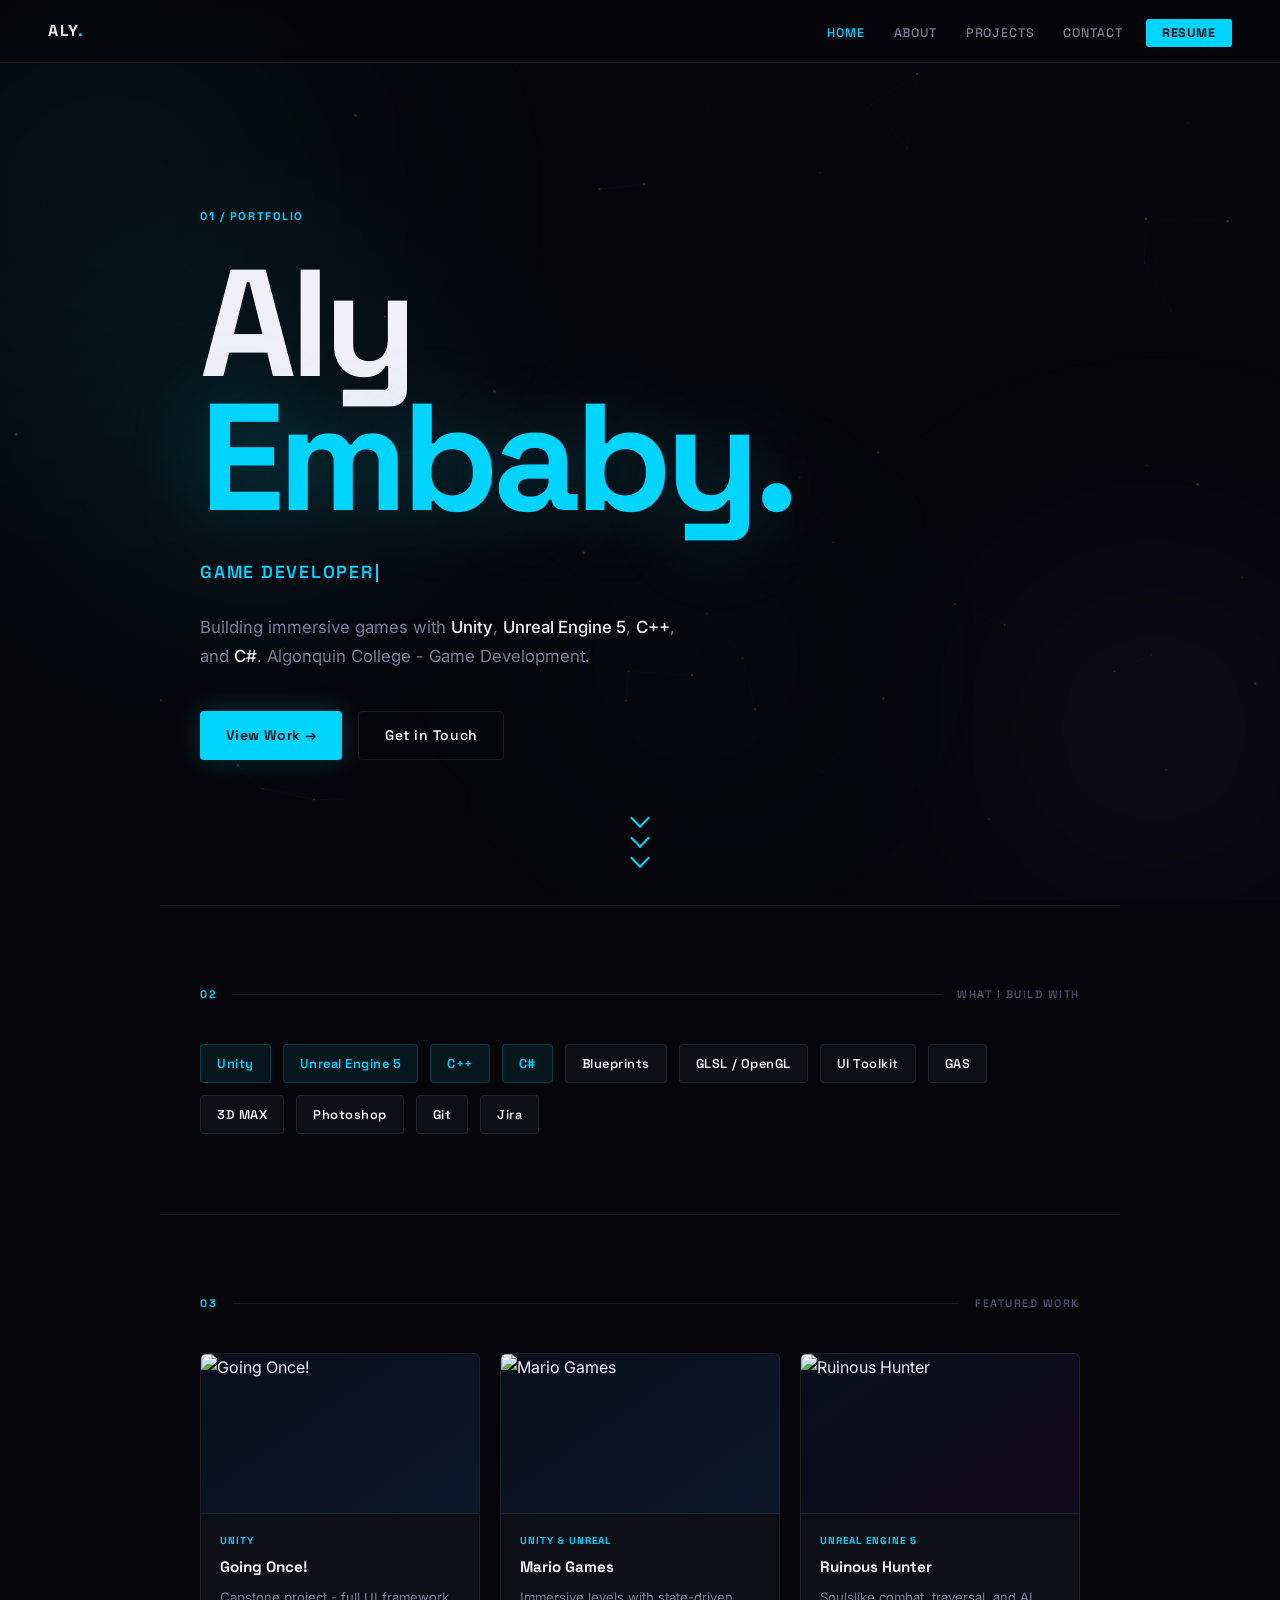
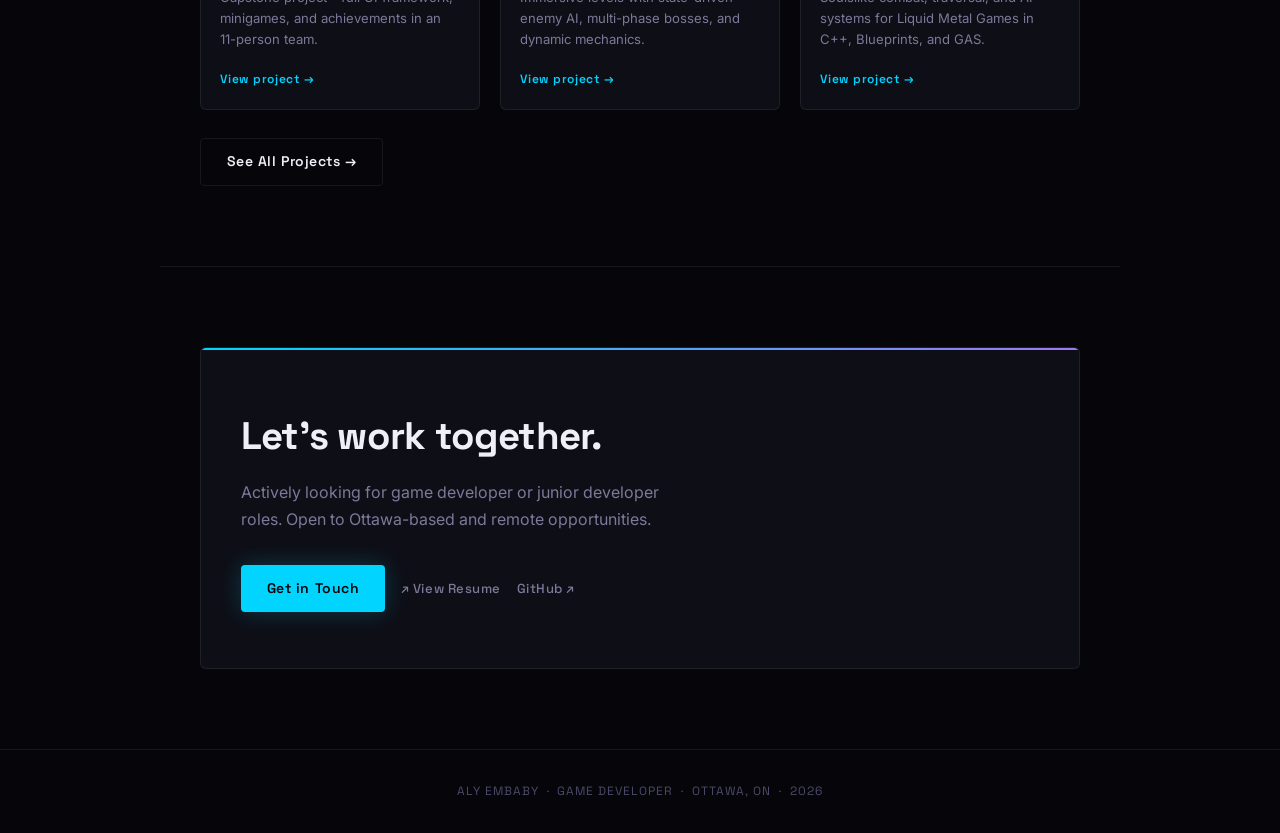
==== index.html @ 3971e851 "Added Drive mode" ====
<!DOCTYPE html>
<html lang="en">
<head>
  <meta charset="UTF-8" />
  <meta name="viewport" content="width=device-width, initial-scale=1.0" />
  <title>Aly Embaby  - Game Developer</title>
  <meta property="og:title" content="Aly Embaby - Game Developer Portfolio">
  <meta property="og:description" content="Building immersive games with Unity, Unreal Engine 5, C++, and C#.">
  <meta property="og:image" content="https://aly44.github.io/Preview.png">
  <meta property="og:type" content="website">
  <meta name="twitter:card" content="summary_large_image">
  <link rel="stylesheet" href="styles.css" />
  <style>
    /* ── CUSTOM CURSOR (pointer devices only) ── */
    @media (hover: hover) {
      * { cursor: none !important; }
    }
    #cursor {
      position: fixed; left: -100px; top: -100px;
      width: 22px; height: 22px;
      pointer-events: none; z-index: 9999;
      transform: translate(-50%, -50%);
      transition: transform 0.15s ease-out, opacity 0.3s;
      opacity: 0;
    }
    #cursor::before, #cursor::after {
      content: ''; position: absolute;
      background: rgba(0,212,255,0.8);
    }
    #cursor::before {
      width: 100%; height: 1px;
      top: 50%; left: 0; transform: translateY(-50%);
    }
    #cursor::after {
      width: 1px; height: 100%;
      left: 50%; top: 0; transform: translateX(-50%);
    }
    .cur-dot {
      position: absolute; width: 3px; height: 3px;
      background: var(--cyan); border-radius: 50%;
      top: 50%; left: 50%; transform: translate(-50%, -50%);
    }
    #cursor.hov {
      transform: translate(-50%, -50%) scale(1.6);
    }
    #cursor.hov::before, #cursor.hov::after {
      background: var(--cyan);
    }

    /* ── HERO ── */
    .hero {
      min-height: calc(100vh - 58px);
      display: flex; align-items: center;
      position: relative; overflow: hidden;
    }
    .hero::before {
      content: '';
      position: absolute; top: 5%; left: -10%;
      width: 60%; height: 80%;
      background: radial-gradient(ellipse, rgba(0,212,255,0.07) 0%, transparent 65%);
      pointer-events: none;
    }
    .hero-inner {
      position: relative; z-index: 1;
      max-width: 960px; margin: 0 auto;
      padding: 4rem 2.5rem; width: 100%;
      will-change: transform;
      transition: transform 0.12s ease-out;
    }
    .hero-overline {
      display: flex; align-items: center; gap: 1.5rem;
      margin-bottom: 2rem; flex-wrap: wrap;
    }
    .hero-num {
      font-family: var(--font-head);
      font-size: 0.7rem; font-weight: 700;
      letter-spacing: 0.14em; color: var(--cyan);
    }
    .hero-name {
      font-family: var(--font-head);
      font-size: clamp(4.5rem, 13vw, 9.5rem);
      font-weight: 700; line-height: 0.88;
      letter-spacing: -0.04em; margin-bottom: 2rem;
    }
    .hero-name span { display: block; }
    .hero-name .accent {
      color: var(--cyan);
      text-shadow: 0 0 80px rgba(0,212,255,0.22);
      position: relative;
    }

    /* ── GLITCH ── */
    .hero-name .accent.glitching {
      animation: glitch-base 0.38s steps(1) forwards;
    }
    .hero-name .accent.glitching::before,
    .hero-name .accent.glitching::after {
      content: attr(data-text);
      position: absolute; top: 0; left: 0;
      width: 100%; height: 100%;
      pointer-events: none;
    }
    .hero-name .accent.glitching::before {
      color: #ff2d78;
      animation: glitch-a 0.38s steps(2) forwards;
      clip-path: polygon(0 18%, 100% 18%, 100% 44%, 0 44%);
    }
    .hero-name .accent.glitching::after {
      color: var(--cyan); opacity: 0.8;
      animation: glitch-b 0.38s steps(2) forwards;
      clip-path: polygon(0 58%, 100% 58%, 100% 82%, 0 82%);
    }
    @keyframes glitch-base {
      0%  { transform: translateX(0); }
      25% { transform: translateX(-5px) skewX(-1deg); }
      75% { transform: translateX(4px); }
      100%{ transform: translateX(0); }
    }
    @keyframes glitch-a {
      0%  { transform: translateX(-10px); opacity: 0.9; }
      50% { transform: translateX(7px); }
      100%{ transform: translateX(-2px); opacity: 0; }
    }
    @keyframes glitch-b {
      0%  { transform: translateX(10px); opacity: 0.8; }
      50% { transform: translateX(-6px); }
      100%{ transform: translateX(2px); opacity: 0; }
    }

    .hero-desc {
      font-size: 1.05rem; color: var(--muted);
      max-width: 480px; margin-bottom: 2.5rem; line-height: 1.75;
    }
    .hero-desc strong { color: var(--text); font-weight: 500; }
    .hero-btns { display: flex; gap: 1rem; flex-wrap: wrap; }

    /* ── TYPING ROLE ── */
    .hero-role-wrap {
      font-family: var(--font-head);
      font-size: clamp(0.85rem, 2vw, 1.1rem);
      font-weight: 600; letter-spacing: 0.1em;
      text-transform: uppercase; color: var(--cyan);
      margin-bottom: 1.5rem; min-height: 1.8em;
      display: flex; align-items: center;
    }
    .role-cursor {
      display: inline-block; width: 2px; height: 1em;
      background: var(--cyan); margin-left: 2px;
      vertical-align: middle;
      animation: blink 1s step-end infinite;
    }
    @keyframes blink {
      0%,100% { opacity: 1; } 50% { opacity: 0; }
    }

    /* ── ENTRANCE ANIMATIONS ── */
    .hero-anim {
      opacity: 0;
      animation: fadeUp 0.9s cubic-bezier(0.16, 1, 0.3, 1) forwards;
    }
    @keyframes fadeUp {
      from { opacity: 0; transform: translateY(22px); }
      to   { opacity: 1; transform: translateY(0); }
    }

    /* ── PARTICLE CANVAS ── */
    #hero-bg {
      position: absolute; inset: 0;
      width: 100%; height: 100%;
      z-index: 0; pointer-events: none;
    }

    /* ── SECTION WRAPPER ── */
    .home-section {
      max-width: 960px; margin: 0 auto;
      padding: 5rem 2.5rem;
      border-top: 1px solid var(--border);
    }

    /* ── TECH STRIP ── */
    .tech-list {
      display: flex; flex-wrap: wrap; gap: 0.75rem;
      margin-top: 2rem;
    }
    .tech-pill {
      font-family: var(--font-head);
      font-size: 0.8rem; font-weight: 600;
      letter-spacing: 0.04em;
      color: var(--text); background: var(--surface);
      border: 1px solid var(--border);
      padding: 0.5rem 1rem; border-radius: 4px;
      transition: border-color 0.2s, color 0.2s;
    }
    .tech-pill:hover { border-color: var(--cyan); color: var(--cyan); }
    .tech-pill.primary {
      color: var(--cyan); background: var(--cyan-dim);
      border-color: rgba(0,212,255,0.2);
    }

    /* ── FEATURED PROJECTS ── */
    .featured-grid {
      display: grid;
      grid-template-columns: repeat(3, 1fr);
      gap: 1.25rem; margin-top: 2rem;
    }
    @media (max-width: 860px) { .featured-grid { grid-template-columns: 1fr 1fr; } }
    @media (max-width: 560px) { .featured-grid { grid-template-columns: 1fr; } }

    .feat-card {
      background: var(--surface);
      border: 1px solid var(--border);
      border-radius: 6px; overflow: hidden;
      display: flex; flex-direction: column;
      position: relative;
      transition: border-color 0.25s, box-shadow 0.25s, transform 0.45s cubic-bezier(0.16,1,0.3,1);
    }
    .feat-card:hover {
      border-color: rgba(0,212,255,0.35);
      box-shadow: 0 0 36px rgba(0,212,255,0.06);
      text-decoration: none;
    }
    .card-shine {
      position: absolute; inset: 0; border-radius: 6px;
      pointer-events: none; z-index: 3;
      opacity: 0; transition: opacity 0.3s;
      background: radial-gradient(circle at 50% 50%, rgba(255,255,255,0.06) 0%, transparent 60%);
    }
    .feat-img {
      width: 100%; height: 160px;
      display: flex; align-items: center; justify-content: center;
      border-bottom: 1px solid var(--border);
      position: relative; overflow: hidden;
    }
    .feat-img.unity   { background: linear-gradient(145deg, #090f1c 0%, #0c1828 100%); }
    .feat-img.cpp     { background: linear-gradient(145deg, #090f1c 0%, #091a0e 100%); }
    .feat-img.unreal  { background: linear-gradient(145deg, #090f1c 0%, #11091c 100%); }
    .feat-img .f-icon { font-size: 2.5rem; opacity: 0.15; }
    .feat-body { padding: 1.2rem; display: flex; flex-direction: column; gap: 0.5rem; flex: 1; }
    .feat-engine {
      font-family: var(--font-head);
      font-size: 0.62rem; font-weight: 700;
      letter-spacing: 0.1em; text-transform: uppercase; color: var(--cyan);
    }
    .feat-title {
      font-family: var(--font-head);
      font-size: 0.95rem; font-weight: 700;
      color: var(--text); line-height: 1.3;
    }
    .feat-desc { font-size: 0.82rem; color: var(--muted); line-height: 1.6; margin-top: 0.1rem; }
    .feat-link {
      font-family: var(--font-head);
      font-size: 0.75rem; font-weight: 600;
      letter-spacing: 0.06em; color: var(--cyan);
      margin-top: auto; padding-top: 0.75rem;
    }
    .view-all-row { margin-top: 1.75rem; display: flex; }

    /* ── CONTACT CTA ── */
    .cta-box {
      background: var(--surface);
      border: 1px solid var(--border);
      border-radius: 6px; padding: 3.5rem 2.5rem;
      position: relative; overflow: hidden;
    }
    .cta-box::before {
      content: '';
      position: absolute; top: 0; left: 0; right: 0; height: 2px;
      background: linear-gradient(90deg, var(--cyan), var(--purple));
    }
    .cta-box h2 {
      font-family: var(--font-head);
      font-size: clamp(1.6rem, 3.5vw, 2.4rem);
      font-weight: 700; letter-spacing: -0.02em; margin-bottom: 0.75rem;
    }
    .cta-box p {
      color: var(--muted); font-size: 1rem;
      max-width: 440px; line-height: 1.7; margin-bottom: 2rem;
    }
    .cta-links { display: flex; gap: 1rem; flex-wrap: wrap; align-items: center; }
    .cta-links .cta-alt {
      font-family: var(--font-head);
      font-size: 0.82rem; font-weight: 500;
      letter-spacing: 0.04em; color: var(--muted);
      transition: color 0.2s;
    }
    .cta-links .cta-alt:hover { color: var(--text); }

    /* ── SCROLL PROGRESS BAR ── */
    #scroll-progress {
      position: fixed; top: 0; left: 0;
      height: 2px; width: 0%;
      background: linear-gradient(90deg, var(--cyan), var(--purple));
      z-index: 9998;
      transition: width 0.1s linear;
      box-shadow: 0 0 8px rgba(0,212,255,0.5);
    }

    /* ── HERO DESC STRONG HOVER ── */
    .hero-desc strong {
      position: relative;
      transition: color 0.2s;
    }
    .hero-desc strong::after {
      content: '';
      position: absolute; left: 0; bottom: -1px;
      width: 100%; height: 1px;
      background: var(--cyan);
      transform: scaleX(0);
      transform-origin: left;
      transition: transform 0.25s cubic-bezier(0.16, 1, 0.3, 1);
      box-shadow: 0 0 6px rgba(0,212,255,0.4);
    }
    .hero-desc strong:hover { color: var(--cyan); }
    .hero-desc strong:hover::after { transform: scaleX(1); }

    /* ── FEAT CARD CORNER BRACKETS ── */
    .feat-card::before,
    .feat-card::after {
      content: '';
      position: absolute;
      width: 10px; height: 10px;
      opacity: 0; z-index: 4;
      transition: opacity 0.3s;
    }
    .feat-card::before {
      top: 6px; left: 6px;
      border-top: 1px solid var(--cyan);
      border-left: 1px solid var(--cyan);
    }
    .feat-card::after {
      bottom: 6px; right: 6px;
      border-bottom: 1px solid var(--cyan);
      border-right: 1px solid var(--cyan);
    }
    .feat-card:hover::before,
    .feat-card:hover::after { opacity: 1; }

    /* ── CTA GLOW PULSE ── */
    @keyframes cta-breathe {
      0%, 100% { box-shadow: 0 0 0px rgba(0,212,255,0); }
      50%       { box-shadow: 0 0 40px rgba(0,212,255,0.07); }
    }
    .cta-box { animation: cta-breathe 4s ease-in-out infinite; }

/* ── SCROLL INDICATOR ── */
    .scroll-ind {
      position: absolute; bottom: 2.5rem; left: 50%;
      transform: translateX(-50%);
      display: flex; flex-direction: column; align-items: center; gap: 6px;
      z-index: 2; pointer-events: none;
      transition: opacity 0.5s;
    }
    .scroll-ind.hide { opacity: 0; }
    .scroll-chevron {
      width: 14px; height: 14px;
      border-right: 2px solid var(--cyan);
      border-bottom: 2px solid var(--cyan);
      transform: rotate(45deg);
    }
    .scroll-chevron:nth-child(1) { animation: chev 1.6s ease-in-out infinite 0s; }
    .scroll-chevron:nth-child(2) { animation: chev 1.6s ease-in-out infinite 0.22s; }
    .scroll-chevron:nth-child(3) { animation: chev 1.6s ease-in-out infinite 0.44s; }
    @keyframes chev {
      0%   { opacity: 0.15; transform: rotate(45deg) translate(0, 0); }
      50%  { opacity: 1;    transform: rotate(45deg) translate(3px, 3px); }
      100% { opacity: 0.15; transform: rotate(45deg) translate(0, 0); }
    }

    @media (max-width: 640px) {
      .hero-inner { padding: 3rem 1.25rem; }
      .home-section { padding: 3.5rem 1.25rem; }
      .cta-box { padding: 2.5rem 1.5rem; }
    }
  </style>
</head>
<body>

  <div id="scroll-progress"></div>
  <div class="bg-glow" aria-hidden="true">
    <div class="bg-blob b1"></div>
    <div class="bg-blob b2"></div>
    <div class="bg-blob b3"></div>
  </div>

  <canvas id="page-bg"></canvas>

  <!-- Custom crosshair cursor -->
  <div id="cursor"><div class="cur-dot"></div></div>

  <nav>
    <a href="index.html" class="logo">Aly<span>.</span></a>
    <ul>
      <li><a href="index.html" class="active">Home</a></li>
      <li><a href="about.html">About</a></li>
      <li><a href="projects.html">Projects</a></li>
      <li><a href="contact.html">Contact</a></li>
      <li><a href="Aly_Embaby_Resume.pdf" target="_blank" rel="noopener" class="nav-resume">Resume</a></li>
    </ul>
  </nav>

  <!-- ── HERO ── -->
  <section class="hero">
    <canvas id="hero-bg"></canvas>
    <div class="hero-inner">
      <div class="hero-overline hero-anim" style="animation-delay:0.05s">
        <span class="hero-num">01 / PORTFOLIO</span>
      </div>
      <h1 class="hero-name hero-anim" style="animation-delay:0.2s">
        <span>Aly</span>
        <span class="accent" id="glitch-name" data-text="Embaby.">Embaby.</span>
      </h1>
      <div class="hero-role-wrap hero-anim" style="animation-delay:0.35s">
        <span id="typing-role"></span><span class="role-cursor"></span>
      </div>
      <p class="hero-desc hero-anim" style="animation-delay:0.5s">
        Building immersive games with <strong>Unity</strong>, <strong>Unreal Engine 5</strong>,
        <strong>C++</strong>, and <strong>C#</strong>. Algonquin College - Game Development.
      </p>
      <div class="hero-btns hero-anim" style="animation-delay:0.65s">
        <a href="projects.html" class="btn btn-cyan">View Work &rarr;</a>
        <a href="contact.html" class="btn btn-outline">Get in Touch</a>
      </div>
    </div>
    <div class="scroll-ind hero-anim" style="animation-delay:1s">
      <div class="scroll-chevron"></div>
      <div class="scroll-chevron"></div>
      <div class="scroll-chevron"></div>
    </div>
  </section>

  <!-- ── WHAT I BUILD WITH ── -->
  <div class="home-section reveal">
    <div class="sec-head">
      <span class="sec-num">02</span>
      <span class="sec-line"></span>
      <span class="sec-title">What I Build With</span>
    </div>
    <div class="tech-list">
      <span class="tech-pill primary">Unity</span>
      <span class="tech-pill primary">Unreal Engine 5</span>
      <span class="tech-pill primary">C++</span>
      <span class="tech-pill primary">C#</span>
      <span class="tech-pill">Blueprints</span>
      <span class="tech-pill">GLSL / OpenGL</span>
      <span class="tech-pill">UI Toolkit</span>
      <span class="tech-pill">GAS</span>
      <span class="tech-pill">3D MAX</span>
      <span class="tech-pill">Photoshop</span>
      <span class="tech-pill">Git</span>
      <span class="tech-pill">Jira</span>
    </div>
  </div>

  <!-- ── FEATURED WORK ── -->
  <div class="home-section reveal">
    <div class="sec-head">
      <span class="sec-num">03</span>
      <span class="sec-line"></span>
      <span class="sec-title">Featured Work</span>
    </div>
    <div class="featured-grid">

      <a href="projects.html#going-once" class="feat-card">
        <div class="card-shine"></div>
        <div class="feat-img unity" style="position:relative;"><img src="Going%20Once!/Screenshot_1.png" alt="Going Once!" style="position:absolute;inset:0;width:100%;height:100%;object-fit:cover;" /></div>
        <div class="feat-body">
          <span class="feat-engine">Unity</span>
          <div class="feat-title">Going Once!</div>
          <div class="feat-desc">Capstone project  - full UI framework, minigames, and achievements in an 11-person team.</div>
          <span class="feat-link">View project &rarr;</span>
        </div>
      </a>

      <a href="projects.html#mario-games" class="feat-card">
        <div class="card-shine"></div>
        <div class="feat-img unity" style="position:relative;"><img src="Mario/Screenshot_1.png" alt="Mario Games" style="position:absolute;inset:0;width:100%;height:100%;object-fit:cover;" /></div>
        <div class="feat-body">
          <span class="feat-engine">Unity &amp; Unreal</span>
          <div class="feat-title">Mario Games</div>
          <div class="feat-desc">Immersive levels with state-driven enemy AI, multi-phase bosses, and dynamic mechanics.</div>
          <span class="feat-link">View project &rarr;</span>
        </div>
      </a>

      <a href="projects.html#ruinous-hunter" class="feat-card">
        <div class="card-shine"></div>
        <div class="feat-img unreal" style="position:relative;"><img src="RuinousHunter/Ruinous%20Hunter.png" alt="Ruinous Hunter" style="position:absolute;inset:0;width:100%;height:100%;object-fit:cover;" /></div>
        <div class="feat-body">
          <span class="feat-engine">Unreal Engine 5</span>
          <div class="feat-title">Ruinous Hunter</div>
          <div class="feat-desc">Soulslike combat, traversal, and AI systems for Liquid Metal Games in C++, Blueprints, and GAS.</div>
          <span class="feat-link">View project &rarr;</span>
        </div>
      </a>

    </div>
    <div class="view-all-row">
      <a href="projects.html" class="btn btn-outline">See All Projects &rarr;</a>
    </div>
  </div>

  <!-- ── CONTACT CTA ── -->
  <div class="home-section reveal">
    <div class="cta-box">
      <h2>Let's work together.</h2>
      <p>
        Actively looking for game developer or junior developer roles.
        Open to Ottawa-based and remote opportunities.
      </p>
      <div class="cta-links">
        <a href="contact.html" class="btn btn-cyan">Get in Touch</a>
        <a href="Aly_Embaby_Resume.pdf" target="_blank" rel="noopener" class="cta-alt">&#8599; View Resume</a>
        <a href="https://github.com/aly44" target="_blank" class="cta-alt">GitHub &nearr;</a>
      </div>
    </div>
  </div>

  <footer>
    <p>Aly Embaby &nbsp;&middot;&nbsp; Game Developer &nbsp;&middot;&nbsp; Ottawa, ON &nbsp;&middot;&nbsp; 2026</p>
  </footer>

  <script>
    // ── CUSTOM CURSOR ──
    (function () {
      const cur = document.getElementById('cursor');
      if (!cur) return;
      let visible = false;

      document.addEventListener('mousemove', e => {
        cur.style.left = e.clientX + 'px';
        cur.style.top  = e.clientY  + 'px';
        if (!visible) { cur.style.opacity = '1'; visible = true; }
      });
      document.addEventListener('mouseleave', () => {
        cur.style.opacity = '0'; visible = false;
      });

      // Scale up on interactive elements
      document.querySelectorAll('a, button').forEach(el => {
        el.addEventListener('mouseenter', () => cur.classList.add('hov'));
        el.addEventListener('mouseleave', () => cur.classList.remove('hov'));
      });
    })();

    // ── PARTICLE BACKGROUND ──
    let ptsList = null;
    (function () {
      const canvas = document.getElementById('hero-bg');
      if (!canvas) return;
      const ctx = canvas.getContext('2d');
      const hero = canvas.parentElement;
      let W, H, pts = [];

      function resize() {
        W = canvas.width  = hero ? hero.offsetWidth  : window.innerWidth;
        H = canvas.height = hero ? hero.offsetHeight : window.innerHeight;
      }

      function makePt() {
        return {
          x: Math.random() * W, y: Math.random() * H,
          vx: (Math.random() - 0.5) * 0.2,
          vy: (Math.random() - 0.5) * 0.2,
          r:  Math.random() * 1.2 + 0.3
        };
      }

      function frame() {
        ctx.clearRect(0, 0, W, H);
        const n = pts.length;
        for (let i = 0; i < n; i++) {
          const a = pts[i];
          a.x += a.vx; a.y += a.vy;
          if (a.x < 0) a.x = W; if (a.x > W) a.x = 0;
          if (a.y < 0) a.y = H; if (a.y > H) a.y = 0;

          // Connecting lines
          for (let j = i + 1; j < n; j++) {
            const b = pts[j];
            const dx = a.x - b.x, dy = a.y - b.y;
            const d  = Math.sqrt(dx * dx + dy * dy);
            if (d < 130) {
              ctx.beginPath();
              ctx.moveTo(a.x, a.y); ctx.lineTo(b.x, b.y);
              ctx.strokeStyle = `rgba(0,212,255,${0.09 * (1 - d / 130)})`;
              ctx.lineWidth = 0.6; ctx.stroke();
            }
          }

          // Dot
          ctx.beginPath();
          ctx.arc(a.x, a.y, a.r, 0, Math.PI * 2);
          ctx.fillStyle = 'rgba(0,212,255,0.22)';
          ctx.fill();
        }
        requestAnimationFrame(frame);
      }

      window.addEventListener('resize', resize);
      resize();
      pts = Array.from({ length: 55 }, makePt);
      ptsList = pts;
      frame();
    })();

    // ── TYPEWRITER ROLE ──
    (function () {
      const el = document.getElementById('typing-role');
      if (!el) return;
      const roles = ['Game Developer', 'Gameplay Programmer', 'Systems Programmer'];
      let ri = 0, ci = 0, deleting = false;

      function tick() {
        const word = roles[ri];
        if (deleting) {
          ci--;
          el.textContent = word.slice(0, ci);
          if (ci === 0) { deleting = false; ri = (ri + 1) % roles.length; setTimeout(tick, 380); return; }
          setTimeout(tick, 38);
        } else {
          ci++;
          el.textContent = word.slice(0, ci);
          if (ci === word.length) { deleting = true; setTimeout(tick, 2200); return; }
          setTimeout(tick, 75);
        }
      }
      setTimeout(tick, 950);
    })();

    // ── MOUSE PARALLAX ──
    (function () {
      const hero  = document.querySelector('.hero');
      const inner = document.querySelector('.hero-inner');
      if (!hero || !inner) return;
      hero.addEventListener('mousemove', e => {
        const r  = hero.getBoundingClientRect();
        const dx = (e.clientX - (r.left + r.width  / 2)) / r.width;
        const dy = (e.clientY - (r.top  + r.height / 2)) / r.height;
        inner.style.transform = `translate(${dx * 14}px, ${dy * 8}px)`;
      });
      hero.addEventListener('mouseleave', () => { inner.style.transform = ''; });
    })();

    // ── GLITCH EFFECT ──
    (function () {
      const el = document.getElementById('glitch-name');
      if (!el) return;
      function doGlitch() {
        el.classList.add('glitching');
        setTimeout(() => el.classList.remove('glitching'), 420);
        setTimeout(doGlitch, 4000 + Math.random() * 7000);
      }
      setTimeout(doGlitch, 3500);
    })();

    // ── CARD TILT ──
    (function () {
      document.querySelectorAll('.feat-card').forEach(card => {
        const shine = card.querySelector('.card-shine');
        card.addEventListener('mousemove', e => {
          const r = card.getBoundingClientRect();
          const x = (e.clientX - r.left) / r.width  - 0.5;
          const y = (e.clientY - r.top)  / r.height - 0.5;
          card.style.transition = 'border-color 0.25s, box-shadow 0.25s, transform 0.08s ease-out';
          card.style.transform  = `perspective(700px) rotateY(${x * 10}deg) rotateX(${-y * 7}deg) scale3d(1.02,1.02,1.02)`;
          if (shine) {
            shine.style.opacity = '1';
            shine.style.background = `radial-gradient(circle at ${(x+0.5)*100}% ${(y+0.5)*100}%, rgba(255,255,255,0.07) 0%, transparent 60%)`;
          }
        });
        card.addEventListener('mouseleave', () => {
          card.style.transition = 'border-color 0.25s, box-shadow 0.25s, transform 0.5s cubic-bezier(0.16,1,0.3,1)';
          card.style.transform  = '';
          if (shine) shine.style.opacity = '0';
        });
      });
    })();

    // ── SCROLL REVEAL ──
    (function () {
      const io = new IntersectionObserver((entries) => {
        entries.forEach(e => {
          if (e.isIntersecting) { e.target.classList.add('revealed'); io.unobserve(e.target); }
        });
      }, { threshold: 0.1 });
      document.querySelectorAll('.reveal').forEach(el => io.observe(el));
    })();

    // ── SCROLL PROGRESS BAR ──
    (function () {
      const bar = document.getElementById('scroll-progress');
      if (!bar) return;
      window.addEventListener('scroll', () => {
        const max = document.documentElement.scrollHeight - window.innerHeight;
        bar.style.width = (window.scrollY / max * 100) + '%';
      }, { passive: true });
    })();

    // ── SCROLL INDICATOR ──
    (function () {
      const ind = document.querySelector('.scroll-ind');
      if (!ind) return;
      // Remove hero-anim after it completes so animation fill doesn't block opacity changes
      setTimeout(() => ind.classList.remove('hero-anim'), 2000);
      window.addEventListener('scroll', () => {
        ind.classList.toggle('hide', window.scrollY > 80);
      }, { passive: true });
    })();

  </script>
  <script src="bg.js"></script>
  <script src="secret.js"></script>

</body>
</html>
---- styles.css ----
/* ─────────────────────────────────────────
   Aly Embaby Portfolio — Cinematic Dark
   Fonts: Space Grotesk (headings) + Inter (body)
───────────────────────────────────────── */

@import url('https://fonts.googleapis.com/css2?family=Space+Grotesk:wght@400;500;600;700&family=Inter:wght@400;500;600&display=swap');

*, *::before, *::after { box-sizing: border-box; margin: 0; padding: 0; }

:root {
  --bg:          #06060a;
  --surface:     #0e0e16;
  --surface2:    #141420;
  --border:      rgba(255,255,255,0.07);
  --border-h:    rgba(0,212,255,0.35);
  --text:        #f0eff8;
  --muted:       #7a7a9a;
  --muted2:      #4a4a6a;
  --cyan:        #00d4ff;
  --cyan-dim:    rgba(0,212,255,0.08);
  --cyan-glow:   rgba(0,212,255,0.2);
  --purple:      #9d78f5;
  --purple-dim:  rgba(157,120,245,0.08);
  --green:       #00e87a;
  --green-dim:   rgba(0,232,122,0.08);
  --font-head:   'Space Grotesk', system-ui, sans-serif;
  --font-body:   'Inter', system-ui, sans-serif;
}

/* ── PAGE TRANSITION ── */
@keyframes page-in {
  from { opacity: 0; }
  to   { opacity: 1; }
}

/* ── CUSTOM SCROLLBAR ── */
::-webkit-scrollbar {
  width: 10px;
  background: var(--bg);
}
::-webkit-scrollbar-thumb {
  background: var(--muted2);
  border-radius: 5px;
  border: 2px solid var(--bg);
}
::-webkit-scrollbar-thumb:hover {
  background: var(--cyan);
}

html {
  scroll-behavior: smooth;
  background: var(--bg); /* background lives here so blobs at z-index:-1 show through */
}

/* ── AMBIENT BACKGROUND BLOBS ── */
.bg-glow {
  position: fixed; inset: 0;
  z-index: -1; pointer-events: none;
  overflow: hidden;
}
.bg-blob {
  position: absolute; border-radius: 50%;
  filter: blur(110px);
}
.bg-blob.b1 {
  width: 680px; height: 680px;
  background: radial-gradient(circle, rgba(0,212,255,0.08), transparent 70%);
  top: -15%; left: -18%;
  animation: blob-a 24s ease-in-out infinite alternate;
}
.bg-blob.b2 {
  width: 560px; height: 560px;
  background: radial-gradient(circle, rgba(157,120,245,0.08), transparent 70%);
  bottom: -12%; right: -12%;
  animation: blob-b 30s ease-in-out infinite alternate;
}
.bg-blob.b3 {
  width: 420px; height: 420px;
  background: radial-gradient(circle, rgba(0,212,255,0.04), transparent 70%);
  top: 50%; left: 38%;
  animation: blob-c 19s ease-in-out infinite alternate;
}
@keyframes blob-a {
  from { transform: translate(0, 0)      scale(1);    }
  to   { transform: translate(140px, 200px) scale(1.3); }
}
@keyframes blob-b {
  from { transform: translate(0, 0)         scale(1);    }
  to   { transform: translate(-110px, -160px) scale(1.2); }
}
@keyframes blob-c {
  from { transform: translate(0, 0)      scale(1);   }
  to   { transform: translate(-70px, 110px) scale(0.8); }
}

body {
  animation: page-in 0.55s ease both;
  background: transparent;
  color: var(--text);
  font-family: var(--font-body);
  line-height: 1.65;
  min-height: 100vh;
}

a { color: inherit; text-decoration: none; }
a:hover { text-decoration: none; }

/* ── NAV ── */
nav {
  display: flex;
  justify-content: space-between;
  align-items: center;
  padding: 1.1rem 3rem;
  border-bottom: 1px solid var(--border);
  position: sticky; top: 0; z-index: 100;
  background: rgba(6,6,10,0.88);
  backdrop-filter: blur(20px);
  -webkit-backdrop-filter: blur(20px);
}

.logo {
  font-family: var(--font-head);
  font-weight: 700; font-size: 1rem;
  letter-spacing: 0.1em; text-transform: uppercase;
  color: var(--text);
}
.logo span { color: var(--cyan); }

nav ul { list-style: none; display: flex; gap: 0.1rem; align-items: center; }

nav ul a {
  font-family: var(--font-head);
  font-size: 0.78rem; font-weight: 500;
  letter-spacing: 0.07em; text-transform: uppercase;
  color: var(--muted);
  padding: 0.38rem 0.85rem;
  border-radius: 3px;
  transition: color 0.2s;
}
nav ul a:hover { color: var(--text); }
nav ul a.active { color: var(--cyan); }

.nav-resume {
  margin-left: 0.5rem;
  background: var(--cyan) !important;
  color: #06060a !important;
  font-weight: 700 !important;
  border-radius: 3px !important;
  padding: 0.38rem 1rem !important;
}
.nav-resume:hover { opacity: 0.85 !important; }

/* ── BUTTONS ── */
.btn {
  display: inline-flex; align-items: center; gap: 0.5rem;
  padding: 0.72rem 1.6rem;
  font-family: var(--font-head);
  font-size: 0.875rem; font-weight: 600;
  letter-spacing: 0.04em;
  border-radius: 4px;
  cursor: pointer; transition: all 0.2s;
  text-decoration: none;
}
.btn:hover { text-decoration: none; }

.btn-cyan {
  background: var(--cyan); color: #06060a;
  box-shadow: 0 0 24px rgba(0,212,255,0.22);
}
.btn-cyan:hover { box-shadow: 0 0 44px rgba(0,212,255,0.38); transform: translateY(-1px); }

.btn-outline {
  border: 1px solid var(--border);
  color: var(--text); background: transparent;
}
.btn-outline:hover { border-color: var(--cyan); color: var(--cyan); }

/* ── PAGE WRAPPER ── */
.page {
  max-width: 960px;
  margin: 0 auto;
  padding: 5rem 2.5rem 8rem;
}

/* ── SECTION HEADER ── */
.sec-head {
  display: flex; align-items: center; gap: 1rem;
  margin-bottom: 2.5rem;
}
.sec-head .sec-num {
  font-family: var(--font-head);
  font-size: 0.68rem; font-weight: 700;
  letter-spacing: 0.14em; color: var(--cyan);
}
.sec-head .sec-line {
  flex: 1; height: 1px; background: var(--border);
  transform-origin: left;
  transform: scaleX(0);
  transition: transform 0.9s cubic-bezier(0.16, 1, 0.3, 1) 0.25s;
}
.reveal.revealed .sec-head .sec-line { transform: scaleX(1); }
.sec-head .sec-title {
  font-family: var(--font-head);
  font-size: 0.68rem; font-weight: 600;
  letter-spacing: 0.14em; text-transform: uppercase;
  color: var(--muted2);
}
.sec-block { margin-bottom: 5rem; }

/* ── PAGE HERO (inner pages) ── */
.page-hero {
  padding-bottom: 3rem;
  margin-bottom: 4rem;
  border-bottom: 1px solid var(--border);
}
.page-hero .overline {
  font-family: var(--font-head);
  font-size: 0.72rem; font-weight: 600;
  letter-spacing: 0.14em; text-transform: uppercase;
  color: var(--cyan); margin-bottom: 1rem;
  display: block;
}
.page-hero h1 {
  font-family: var(--font-head);
  font-size: clamp(2.2rem, 5vw, 3.5rem);
  font-weight: 700; letter-spacing: -0.03em;
  margin-bottom: 0.6rem;
}
.page-hero p { color: var(--muted); font-size: 1rem; }

/* ── TAGS ── */
.tags { display: flex; flex-wrap: wrap; gap: 0.4rem; }

.tag-cyan {
  font-size: 0.7rem; color: var(--cyan); background: var(--cyan-dim);
  border: 1px solid rgba(0,212,255,0.15);
  padding: 0.18rem 0.55rem; border-radius: 3px;
  font-family: var(--font-head); font-weight: 500;
}
.tag-purple {
  font-size: 0.7rem; color: var(--purple); background: var(--purple-dim);
  border: 1px solid rgba(157,120,245,0.15);
  padding: 0.18rem 0.55rem; border-radius: 3px;
  font-family: var(--font-head); font-weight: 500;
}
.tag-green {
  font-size: 0.7rem; color: var(--green); background: var(--green-dim);
  border: 1px solid rgba(0,232,122,0.15);
  padding: 0.18rem 0.55rem; border-radius: 3px;
  font-family: var(--font-head); font-weight: 500;
}
.tag-muted {
  font-size: 0.72rem; color: var(--muted); background: var(--surface2);
  border: 1px solid var(--border);
  padding: 0.2rem 0.6rem; border-radius: 3px;
  font-family: var(--font-head); font-weight: 500;
}

/* ── PAGE BACKGROUND CANVAS ── */
#page-bg {
  position: fixed; inset: 0;
  width: 100%; height: 100%;
  z-index: -1; pointer-events: none;
}


/* ── FOOTER ── */
footer {
  border-top: 1px solid var(--border);
  text-align: center; padding: 2rem;
  color: var(--muted2); font-size: 0.75rem;
  font-family: var(--font-head); letter-spacing: 0.08em;
  text-transform: uppercase;
}

/* ── SCROLL REVEAL ── */
.reveal {
  opacity: 0;
  transform: translateY(28px);
  transition: opacity 0.75s cubic-bezier(0.16, 1, 0.3, 1),
              transform 0.75s cubic-bezier(0.16, 1, 0.3, 1);
}
.reveal.revealed {
  opacity: 1;
  transform: translateY(0);
}

/* ── RESPONSIVE ── */
@media (max-width: 768px) {
  nav { padding: 1rem 1.5rem; }
  nav ul { gap: 0; }
  nav ul a { padding: 0.3rem 0.5rem; font-size: 0.7rem; letter-spacing: 0.04em; }
  .nav-resume { padding: 0.3rem 0.7rem !important; }
  .page { padding: 3rem 1.25rem 5rem; }
}
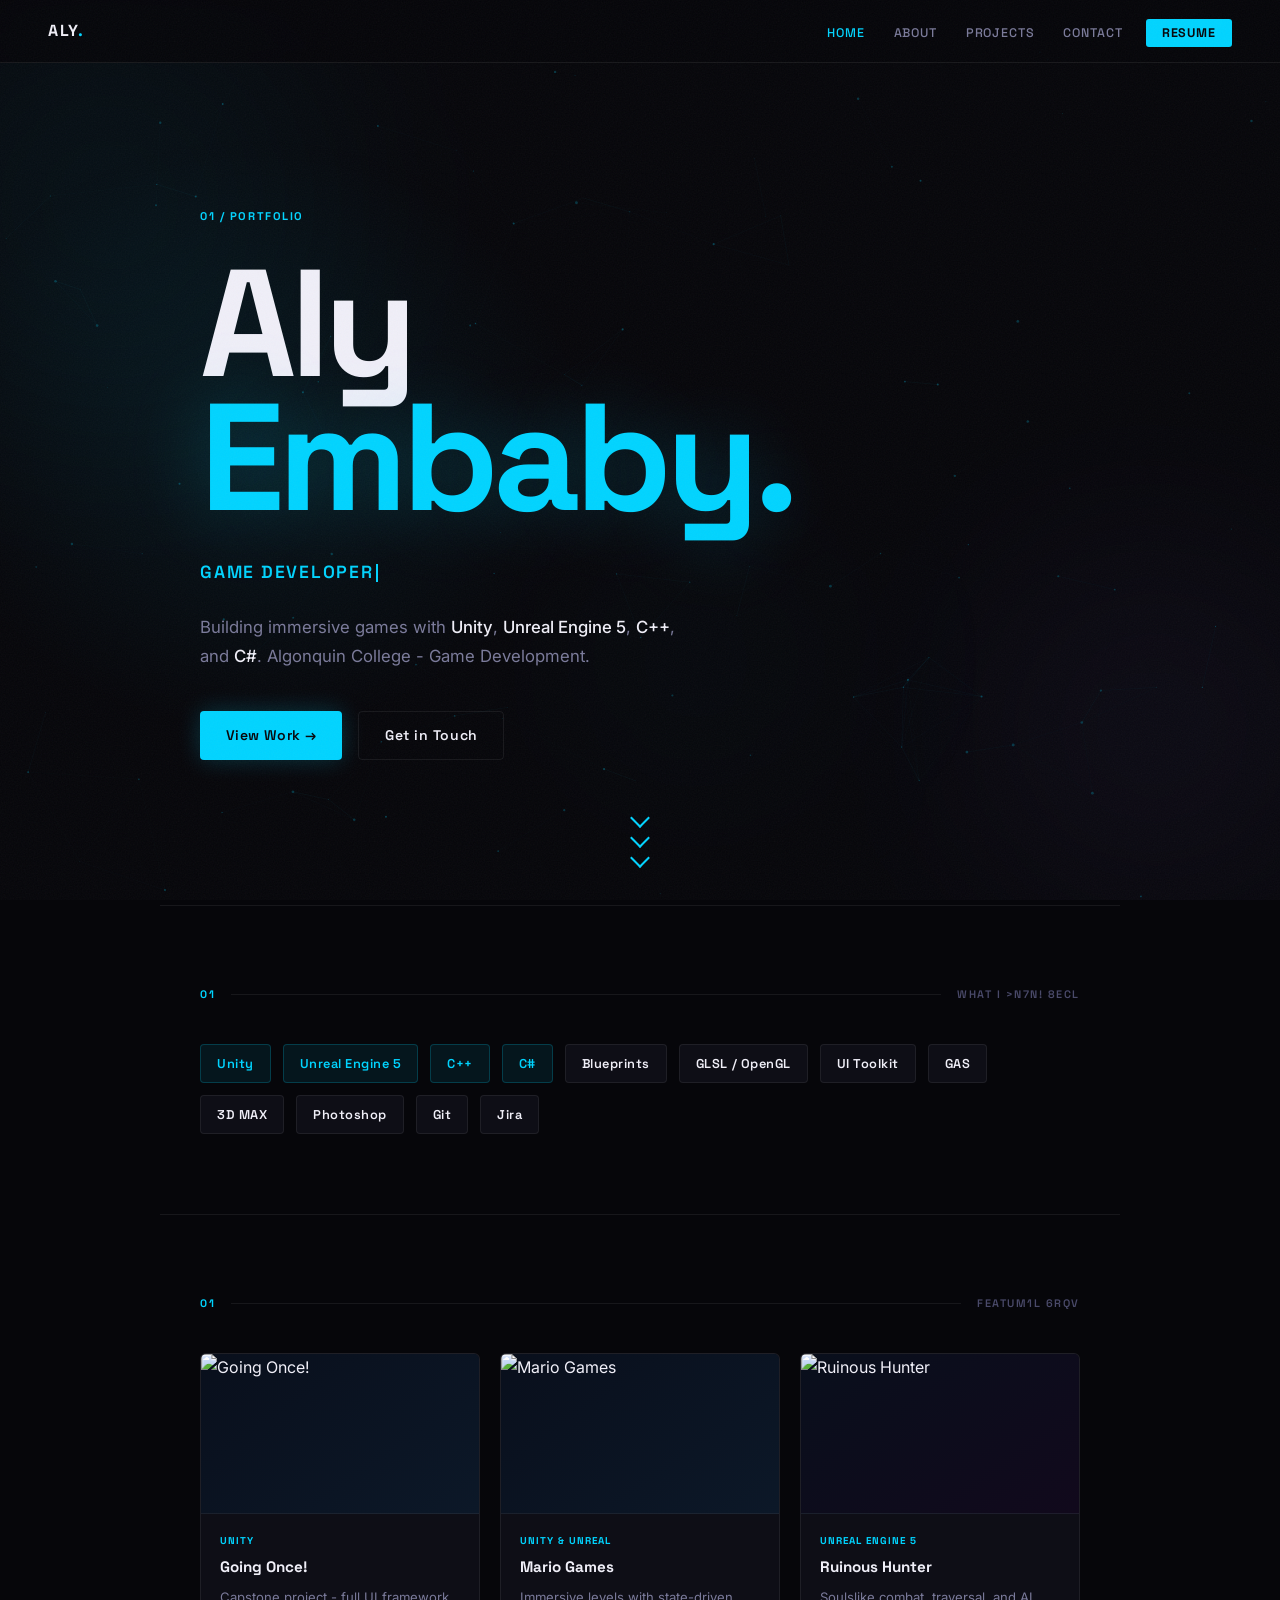
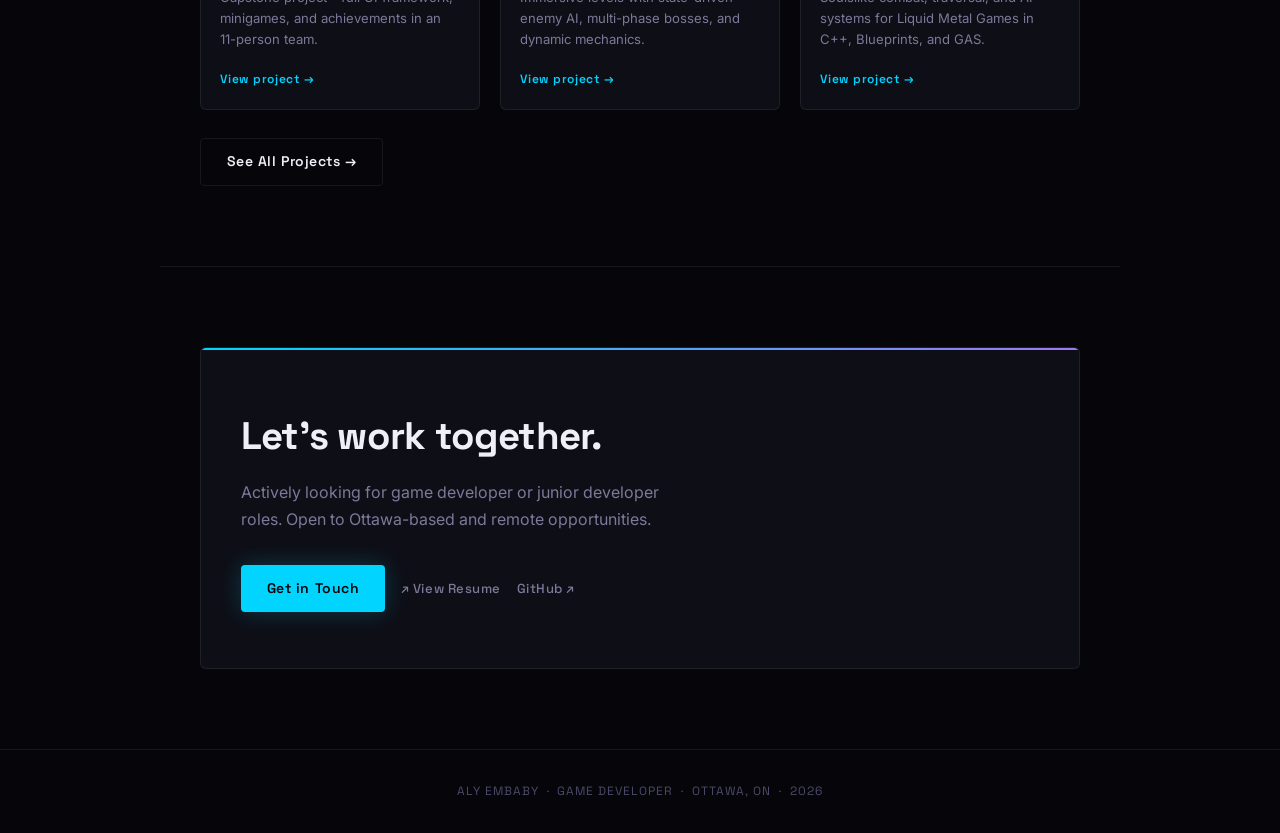
==== commit 7ce05591: "Added Some Polish New particles follow the cursor Terminal Easter egg Contact messages Fixed Cursor " ====
--- a/index.html
+++ b/index.html
@@ -710,6 +710,6 @@
   </script>
   <script src="bg.js"></script>
   <script src="secret.js"></script>
-
+  <script src="transitions.js"></script>
 </body>
 </html>
--- a/styles.css
+++ b/styles.css
@@ -293,3 +293,19 @@
   .nav-resume { padding: 0.3rem 0.7rem !important; }
   .page { padding: 3rem 1.25rem 5rem; }
 }
+
+/* ── FILM GRAIN ── */
+body::after {
+  content: '';
+  position: fixed; inset: 0;
+  z-index: 9996; pointer-events: none;
+  opacity: 0.045;
+  background-image: url("data:image/svg+xml,%3Csvg xmlns='http://www.w3.org/2000/svg' width='200' height='200'%3E%3Cfilter id='n'%3E%3CfeTurbulence type='fractalNoise' baseFrequency='0.75' numOctaves='4' stitchTiles='stitch'/%3E%3C/filter%3E%3Crect width='200' height='200' filter='url(%23n)'/%3E%3C/svg%3E");
+  animation: grain-shift 0.4s steps(1) infinite;
+}
+@keyframes grain-shift {
+  0%  { transform: translate(0,0); }
+  25% { transform: translate(-2px,1px); }
+  50% { transform: translate(1px,-2px); }
+  75% { transform: translate(-1px,2px); }
+}
